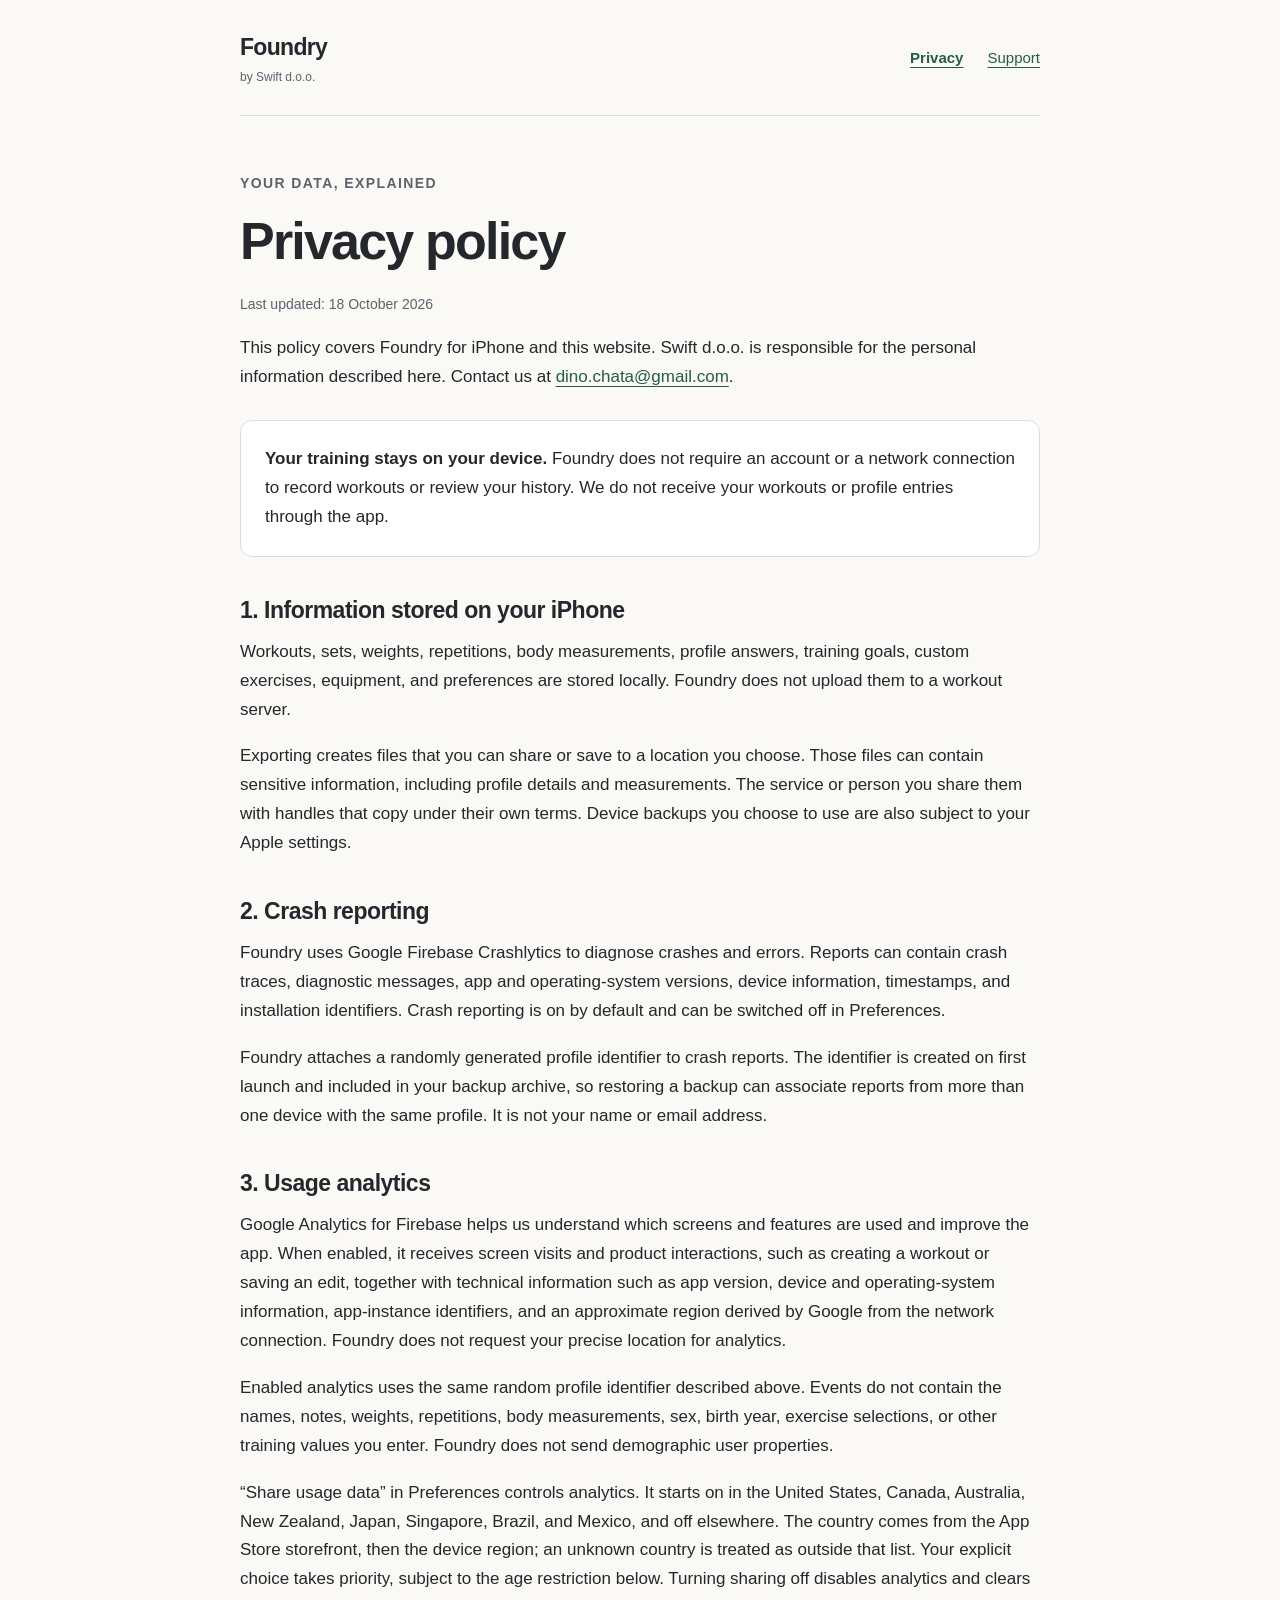
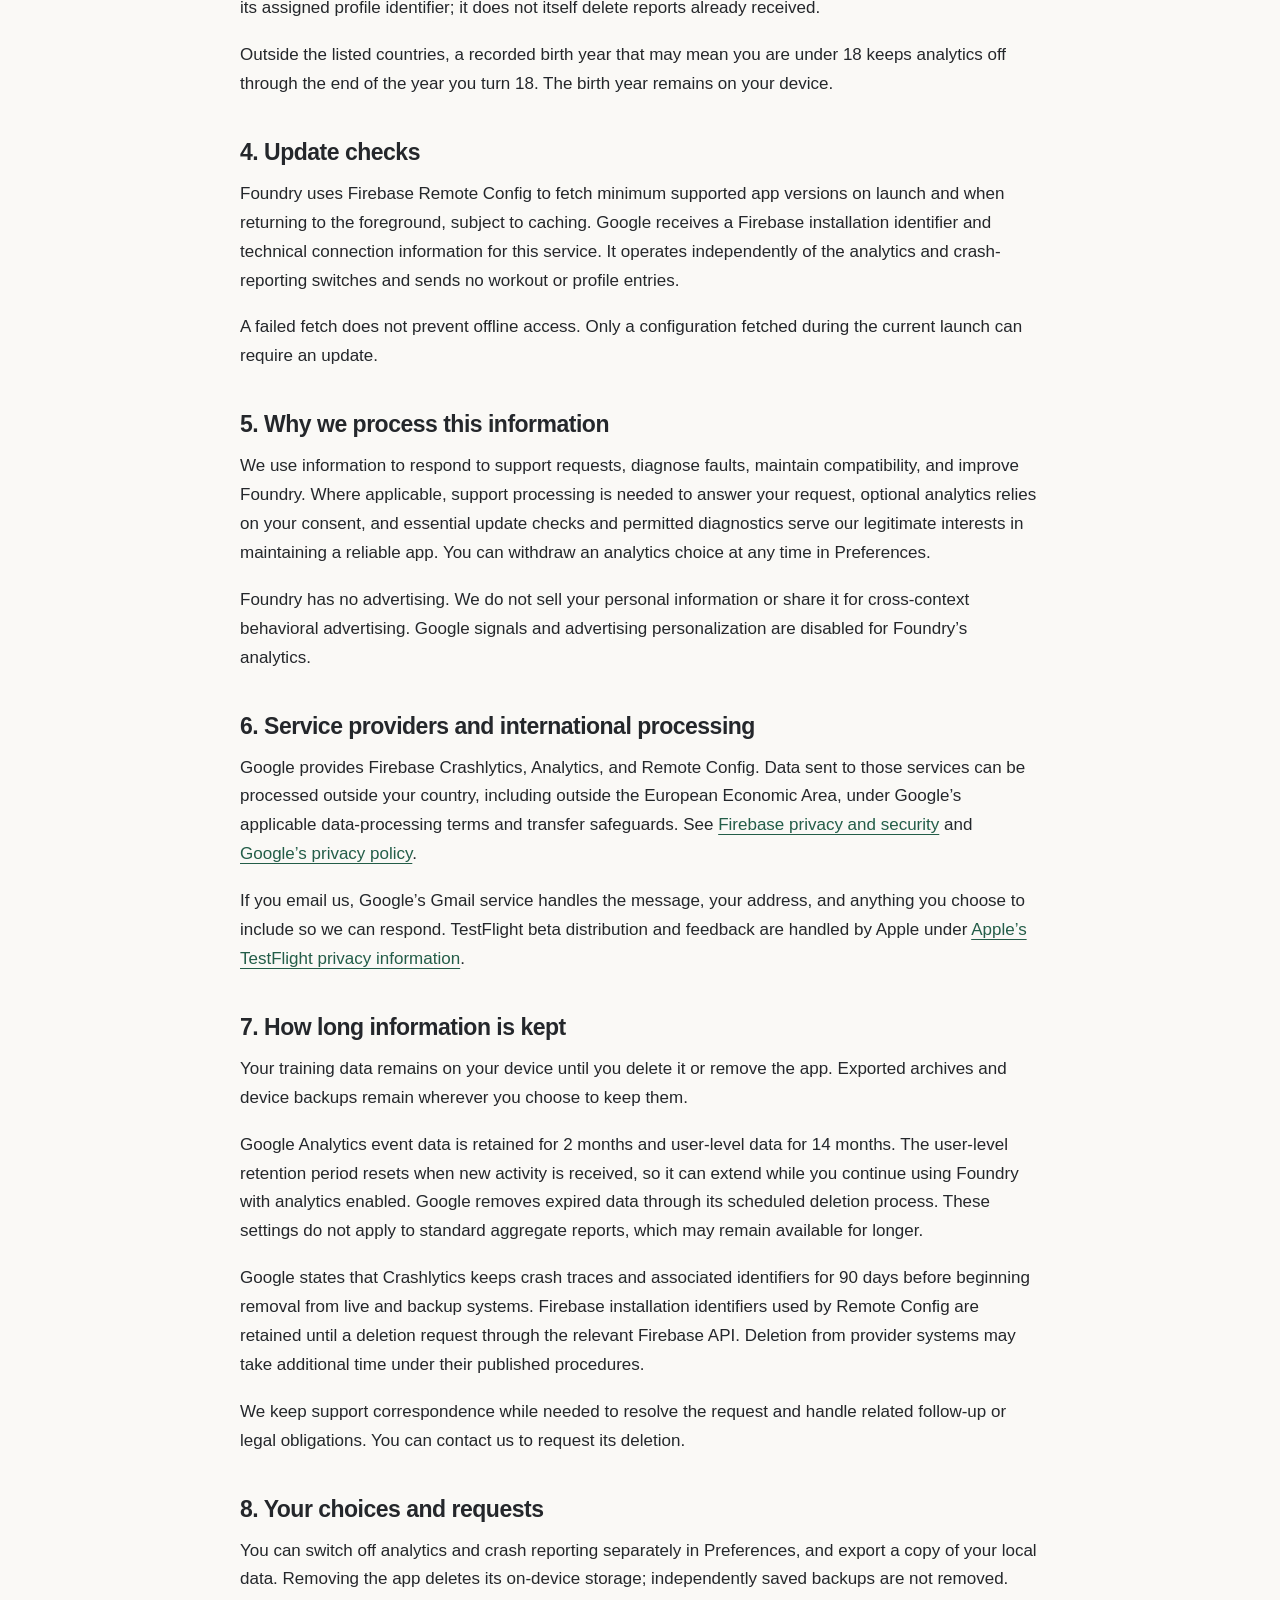
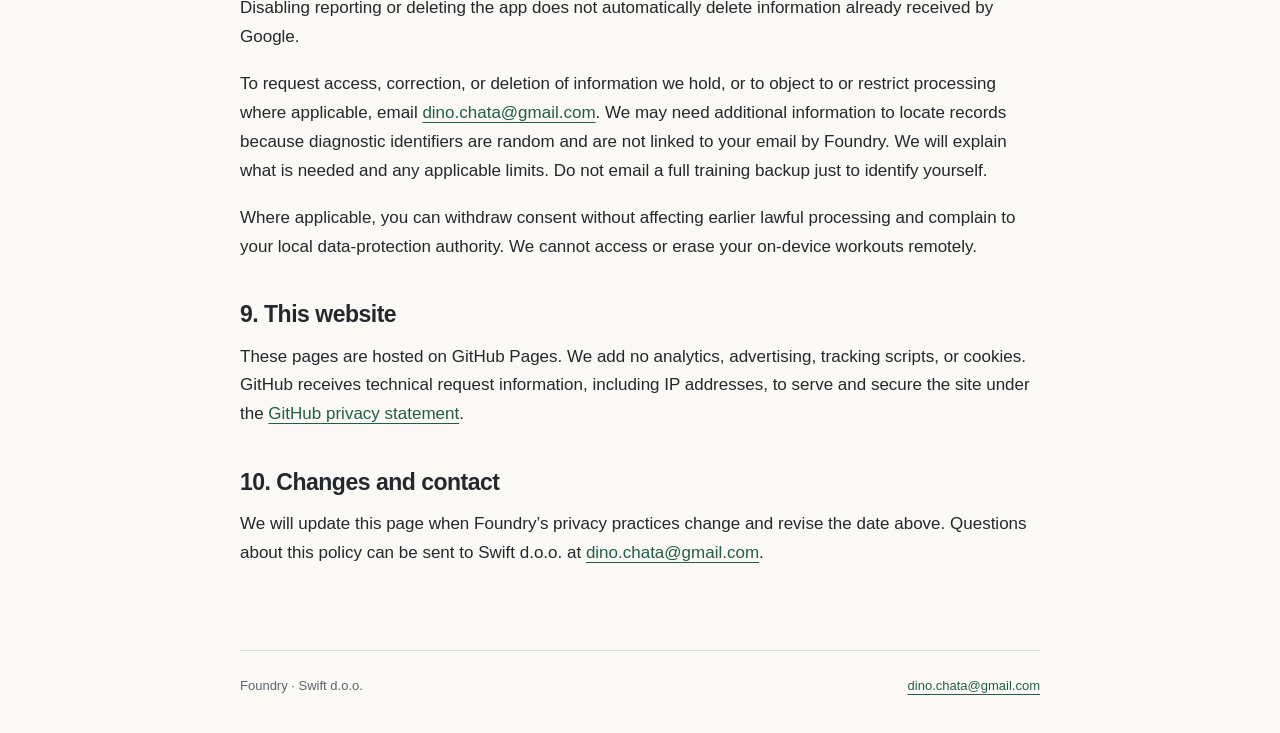
==== privacy/index.html @ d95febba "Publish Foundry privacy policy and support pages" ====
<!doctype html>
<html lang="en">
<head>
  <meta charset="utf-8">
  <meta name="viewport" content="width=device-width, initial-scale=1">
  <meta name="description" content="How Swift d.o.o. handles information in Foundry, including local workout storage, Firebase diagnostics, usage analytics, and privacy controls.">
  <meta name="color-scheme" content="light dark">
  <title>Privacy policy · Foundry</title>
  <link rel="stylesheet" href="../styles.css">
</head>
<body>
  <a class="skip" href="#main">Skip to content</a>
  <header><a class="brand" href="../">Foundry<span>by Swift d.o.o.</span></a>
    <nav aria-label="Main"><a href="../privacy/" aria-current="page">Privacy</a><a href="../support/">Support</a></nav>
  </header>
  <main id="main">
    <p class="eyebrow">Your data, explained</p>
    <h1>Privacy policy</h1>
    <p class="meta">Last updated: 18 October 2026</p>
    <p>This policy covers Foundry for iPhone and this website. Swift d.o.o. is responsible for the personal information described here. Contact us at <a href="mailto:dino.chata@gmail.com">dino.chata@gmail.com</a>.</p>
    <div class="callout"><p><strong>Your training stays on your device.</strong> Foundry does not require an account or a network connection to record workouts or review your history. We do not receive your workouts or profile entries through the app.</p></div>
    <h2>1. Information stored on your iPhone</h2>
    <p>Workouts, sets, weights, repetitions, body measurements, profile answers, training goals, custom exercises, equipment, and preferences are stored locally. Foundry does not upload them to a workout server.</p>
    <p>Exporting creates files that you can share or save to a location you choose. Those files can contain sensitive information, including profile details and measurements. The service or person you share them with handles that copy under their own terms. Device backups you choose to use are also subject to your Apple settings.</p>
    <h2>2. Crash reporting</h2>
    <p>Foundry uses Google Firebase Crashlytics to diagnose crashes and errors. Reports can contain crash traces, diagnostic messages, app and operating-system versions, device information, timestamps, and installation identifiers. Crash reporting is on by default and can be switched off in Preferences.</p>
    <p>Foundry attaches a randomly generated profile identifier to crash reports. The identifier is created on first launch and included in your backup archive, so restoring a backup can associate reports from more than one device with the same profile. It is not your name or email address.</p>
    <h2>3. Usage analytics</h2>
    <p>Google Analytics for Firebase helps us understand which screens and features are used and improve the app. When enabled, it receives screen visits and product interactions, such as creating a workout or saving an edit, together with technical information such as app version, device and operating-system information, app-instance identifiers, and an approximate region derived by Google from the network connection. Foundry does not request your precise location for analytics.</p>
    <p>Enabled analytics uses the same random profile identifier described above. Events do not contain the names, notes, weights, repetitions, body measurements, sex, birth year, exercise selections, or other training values you enter. Foundry does not send demographic user properties.</p>
    <p>“Share usage data” in Preferences controls analytics. It starts on in the United States, Canada, Australia, New Zealand, Japan, Singapore, Brazil, and Mexico, and off elsewhere. The country comes from the App Store storefront, then the device region; an unknown country is treated as outside that list. Your explicit choice takes priority, subject to the age restriction below. Turning sharing off disables analytics and clears its assigned profile identifier; it does not itself delete reports already received.</p>
    <p>Outside the listed countries, a recorded birth year that may mean you are under 18 keeps analytics off through the end of the year you turn 18. The birth year remains on your device.</p>
    <h2>4. Update checks</h2>
    <p>Foundry uses Firebase Remote Config to fetch minimum supported app versions on launch and when returning to the foreground, subject to caching. Google receives a Firebase installation identifier and technical connection information for this service. It operates independently of the analytics and crash-reporting switches and sends no workout or profile entries.</p>
    <p>A failed fetch does not prevent offline access. Only a configuration fetched during the current launch can require an update.</p>
    <h2>5. Why we process this information</h2>
    <p>We use information to respond to support requests, diagnose faults, maintain compatibility, and improve Foundry. Where applicable, support processing is needed to answer your request, optional analytics relies on your consent, and essential update checks and permitted diagnostics serve our legitimate interests in maintaining a reliable app. You can withdraw an analytics choice at any time in Preferences.</p>
    <p>Foundry has no advertising. We do not sell your personal information or share it for cross-context behavioral advertising. Google signals and advertising personalization are disabled for Foundry’s analytics.</p>
    <h2>6. Service providers and international processing</h2>
    <p>Google provides Firebase Crashlytics, Analytics, and Remote Config. Data sent to those services can be processed outside your country, including outside the European Economic Area, under Google’s applicable data-processing terms and transfer safeguards. See <a href="https://firebase.google.com/support/privacy/">Firebase privacy and security</a> and <a href="https://policies.google.com/privacy">Google’s privacy policy</a>.</p>
    <p>If you email us, Google’s Gmail service handles the message, your address, and anything you choose to include so we can respond. TestFlight beta distribution and feedback are handled by Apple under <a href="https://www.apple.com/legal/privacy/data/en/test-flight/">Apple’s TestFlight privacy information</a>.</p>
    <h2>7. How long information is kept</h2>
    <p>Your training data remains on your device until you delete it or remove the app. Exported archives and device backups remain wherever you choose to keep them.</p>
    <p>Google Analytics event data is retained for 2 months and user-level data for 14 months. The user-level retention period resets when new activity is received, so it can extend while you continue using Foundry with analytics enabled. Google removes expired data through its scheduled deletion process. These settings do not apply to standard aggregate reports, which may remain available for longer.</p>
    <p>Google states that Crashlytics keeps crash traces and associated identifiers for 90 days before beginning removal from live and backup systems. Firebase installation identifiers used by Remote Config are retained until a deletion request through the relevant Firebase API. Deletion from provider systems may take additional time under their published procedures.</p>
    <p>We keep support correspondence while needed to resolve the request and handle related follow-up or legal obligations. You can contact us to request its deletion.</p>
    <h2>8. Your choices and requests</h2>
    <p>You can switch off analytics and crash reporting separately in Preferences, and export a copy of your local data. Removing the app deletes its on-device storage; independently saved backups are not removed. Disabling reporting or deleting the app does not automatically delete information already received by Google.</p>
    <p>To request access, correction, or deletion of information we hold, or to object to or restrict processing where applicable, email <a href="mailto:dino.chata@gmail.com">dino.chata@gmail.com</a>. We may need additional information to locate records because diagnostic identifiers are random and are not linked to your email by Foundry. We will explain what is needed and any applicable limits. Do not email a full training backup just to identify yourself.</p>
    <p>Where applicable, you can withdraw consent without affecting earlier lawful processing and complain to your local data-protection authority. We cannot access or erase your on-device workouts remotely.</p>
    <h2>9. This website</h2>
    <p>These pages are hosted on GitHub Pages. We add no analytics, advertising, tracking scripts, or cookies. GitHub receives technical request information, including IP addresses, to serve and secure the site under the <a href="https://docs.github.com/en/site-policy/privacy-policies/github-general-privacy-statement">GitHub privacy statement</a>.</p>
    <h2>10. Changes and contact</h2>
    <p>We will update this page when Foundry’s privacy practices change and revise the date above. Questions about this policy can be sent to Swift d.o.o. at <a href="mailto:dino.chata@gmail.com">dino.chata@gmail.com</a>.</p>
</main>
  <footer><span>Foundry · Swift d.o.o.</span><a href="mailto:dino.chata@gmail.com">dino.chata@gmail.com</a></footer>
</body>
</html>
---- styles.css ----
/* Created by Dino Catalinac on 18.10.2026. */
:root { color-scheme: light dark; --bg: #faf9f6; --text: #24272b; --muted: #5c636c; --line: #dcdedb; --accent: #235d48; --card: #fff; }
* { box-sizing: border-box; }
body { margin: 0; background: var(--bg); color: var(--text); font-family: -apple-system, BlinkMacSystemFont, "Segoe UI", sans-serif; font-size: 17px; line-height: 1.7; }
header, main, footer { width: min(100% - 48px, 800px); margin-inline: auto; }
header { display: flex; justify-content: space-between; align-items: center; gap: 24px; padding-block: 28px; border-bottom: 1px solid var(--line); }
a { color: var(--accent); text-underline-offset: 4px; overflow-wrap: anywhere; }
a:hover { text-decoration-thickness: 2px; }
a:focus-visible { outline: 3px solid var(--accent); outline-offset: 5px; border-radius: 2px; }
.brand { color: var(--text); text-decoration: none; font-size: 23px; font-weight: 700; letter-spacing: -.7px; }
.brand span { display: block; color: var(--muted); font-size: 12px; font-weight: 400; letter-spacing: 0; }
nav { display: flex; gap: 24px; font-size: 15px; }
nav [aria-current] { font-weight: 700; }
main { padding-block: 56px 64px; }
h1 { font-size: clamp(34px, 7vw, 52px); line-height: 1.12; letter-spacing: -1.8px; margin: 0 0 22px; }
h2 { font-size: 23px; line-height: 1.35; letter-spacing: -.5px; margin: 38px 0 12px; }
h3 { font-size: 18px; margin: 26px 0 8px; }
p { margin: 0 0 18px; }
li { margin-block: 8px; }
ul, ol { padding-left: 24px; }
.lead { font-size: 21px; line-height: 1.55; max-width: 650px; }
.eyebrow, .meta { color: var(--muted); font-size: 14px; }
.eyebrow { font-weight: 600; letter-spacing: 1.4px; text-transform: uppercase; margin-bottom: 16px; }
.callout { background: var(--card); border: 1px solid var(--line); border-radius: 12px; padding: 24px; margin-block: 28px; }
.callout p:last-child { margin-bottom: 0; }
.links { display: grid; grid-template-columns: 1fr 1fr; gap: 18px; margin-top: 36px; }
.links a { display: block; padding: 24px; background: var(--card); border: 1px solid var(--line); border-radius: 12px; text-decoration: none; }
.links strong { display: block; font-size: 20px; }
.links span { display: block; color: var(--muted); font-size: 15px; margin-top: 8px; }
footer { display: flex; justify-content: space-between; gap: 14px; flex-wrap: wrap; border-top: 1px solid var(--line); padding-block: 24px 36px; color: var(--muted); font-size: 13px; }
.skip { position: absolute; left: 12px; top: -80px; background: var(--bg); padding: 8px; }
.skip:focus { top: 8px; }
@media (max-width: 520px) { header, main, footer { width: calc(100% - 36px); } header { gap: 14px; } nav { gap: 16px; } main { padding-top: 40px; } .links { grid-template-columns: 1fr; } }
@media (prefers-color-scheme: dark) { :root { --bg: #151817; --text: #edf0ed; --muted: #a8b1ab; --line: #363e39; --accent: #9cd8b9; --card: #1c211e; } }
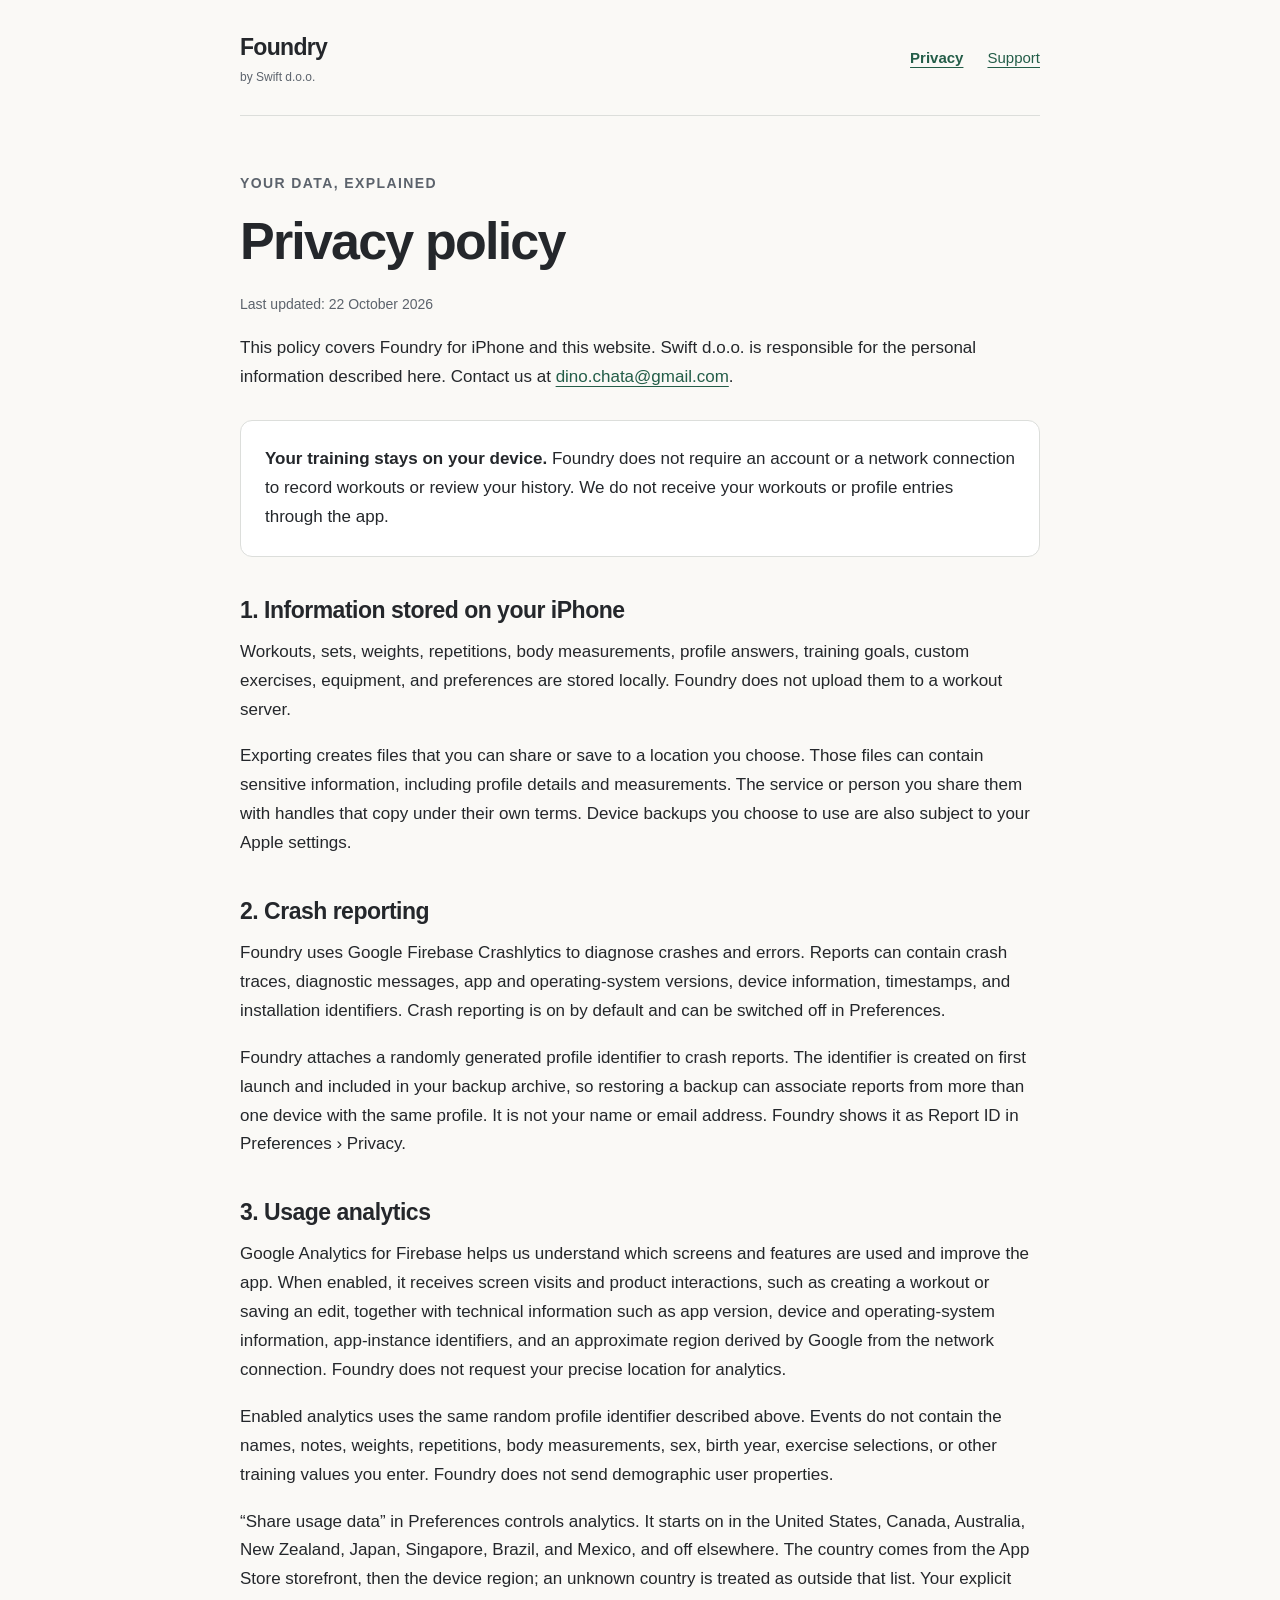
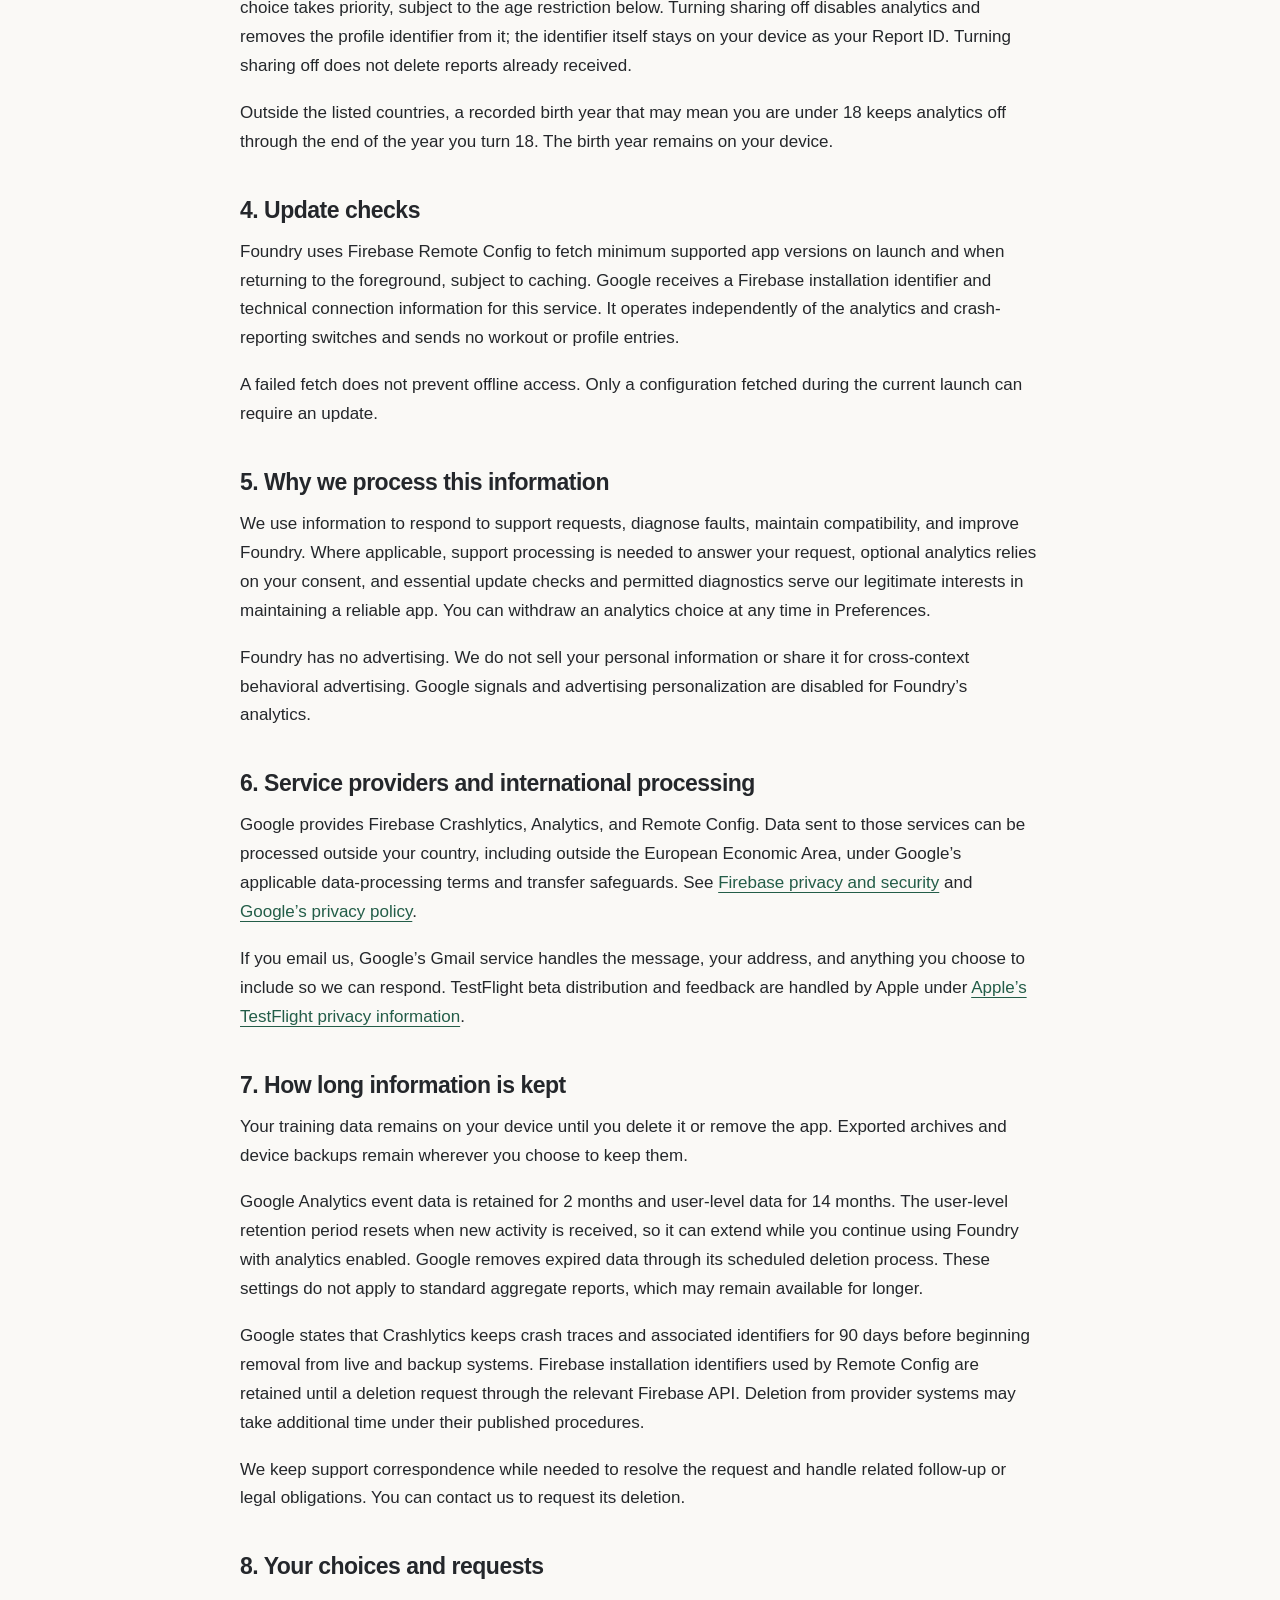
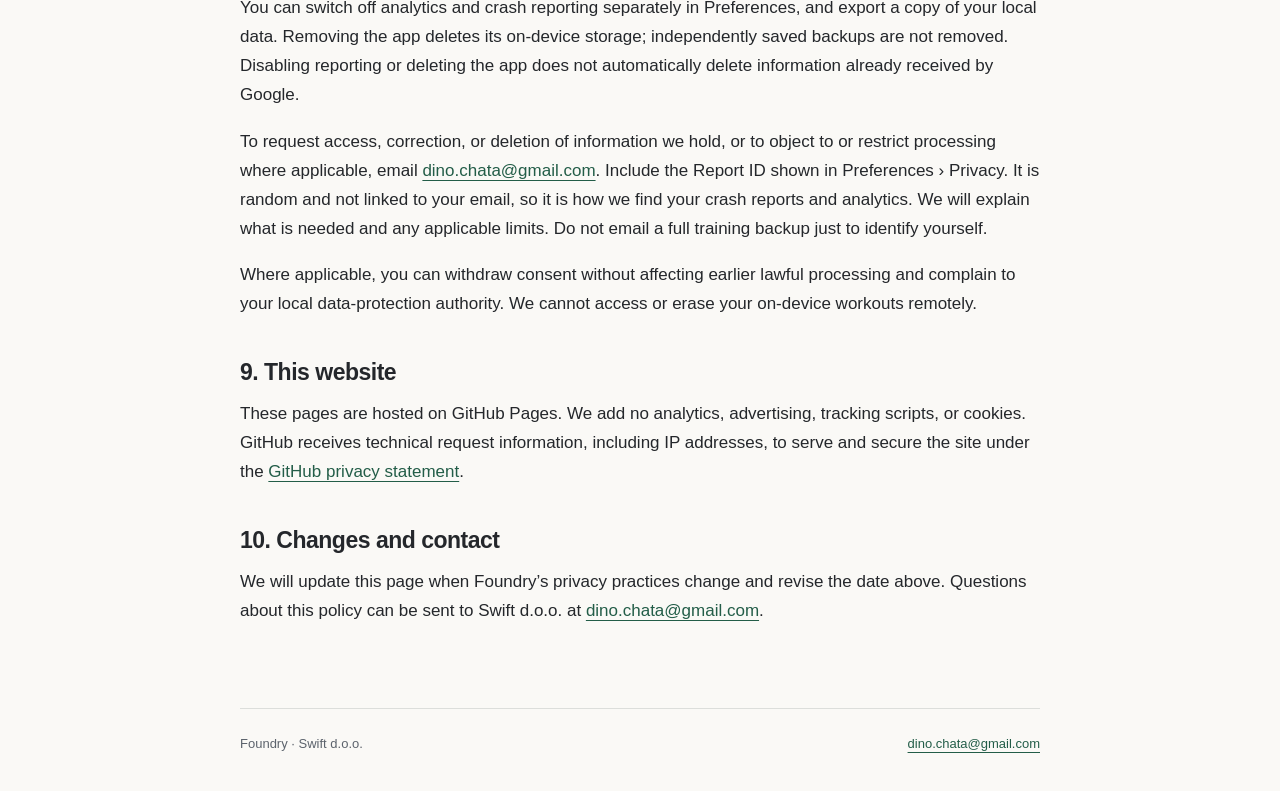
==== commit 37b81aac: "Point deletion requests to the Report ID Foundry now shows the random profile identifier as Report I" ====
--- a/privacy/index.html
+++ b/privacy/index.html
@@ -16,7 +16,7 @@
   <main id="main">
     <p class="eyebrow">Your data, explained</p>
     <h1>Privacy policy</h1>
-    <p class="meta">Last updated: 18 October 2026</p>
+    <p class="meta">Last updated: 22 October 2026</p>
     <p>This policy covers Foundry for iPhone and this website. Swift d.o.o. is responsible for the personal information described here. Contact us at <a href="mailto:dino.chata@gmail.com">dino.chata@gmail.com</a>.</p>
     <div class="callout"><p><strong>Your training stays on your device.</strong> Foundry does not require an account or a network connection to record workouts or review your history. We do not receive your workouts or profile entries through the app.</p></div>
     <h2>1. Information stored on your iPhone</h2>
@@ -24,11 +24,11 @@
     <p>Exporting creates files that you can share or save to a location you choose. Those files can contain sensitive information, including profile details and measurements. The service or person you share them with handles that copy under their own terms. Device backups you choose to use are also subject to your Apple settings.</p>
     <h2>2. Crash reporting</h2>
     <p>Foundry uses Google Firebase Crashlytics to diagnose crashes and errors. Reports can contain crash traces, diagnostic messages, app and operating-system versions, device information, timestamps, and installation identifiers. Crash reporting is on by default and can be switched off in Preferences.</p>
-    <p>Foundry attaches a randomly generated profile identifier to crash reports. The identifier is created on first launch and included in your backup archive, so restoring a backup can associate reports from more than one device with the same profile. It is not your name or email address.</p>
+    <p>Foundry attaches a randomly generated profile identifier to crash reports. The identifier is created on first launch and included in your backup archive, so restoring a backup can associate reports from more than one device with the same profile. It is not your name or email address. Foundry shows it as Report ID in Preferences › Privacy.</p>
     <h2>3. Usage analytics</h2>
     <p>Google Analytics for Firebase helps us understand which screens and features are used and improve the app. When enabled, it receives screen visits and product interactions, such as creating a workout or saving an edit, together with technical information such as app version, device and operating-system information, app-instance identifiers, and an approximate region derived by Google from the network connection. Foundry does not request your precise location for analytics.</p>
     <p>Enabled analytics uses the same random profile identifier described above. Events do not contain the names, notes, weights, repetitions, body measurements, sex, birth year, exercise selections, or other training values you enter. Foundry does not send demographic user properties.</p>
-    <p>“Share usage data” in Preferences controls analytics. It starts on in the United States, Canada, Australia, New Zealand, Japan, Singapore, Brazil, and Mexico, and off elsewhere. The country comes from the App Store storefront, then the device region; an unknown country is treated as outside that list. Your explicit choice takes priority, subject to the age restriction below. Turning sharing off disables analytics and clears its assigned profile identifier; it does not itself delete reports already received.</p>
+    <p>“Share usage data” in Preferences controls analytics. It starts on in the United States, Canada, Australia, New Zealand, Japan, Singapore, Brazil, and Mexico, and off elsewhere. The country comes from the App Store storefront, then the device region; an unknown country is treated as outside that list. Your explicit choice takes priority, subject to the age restriction below. Turning sharing off disables analytics and removes the profile identifier from it; the identifier itself stays on your device as your Report ID. Turning sharing off does not delete reports already received.</p>
     <p>Outside the listed countries, a recorded birth year that may mean you are under 18 keeps analytics off through the end of the year you turn 18. The birth year remains on your device.</p>
     <h2>4. Update checks</h2>
     <p>Foundry uses Firebase Remote Config to fetch minimum supported app versions on launch and when returning to the foreground, subject to caching. Google receives a Firebase installation identifier and technical connection information for this service. It operates independently of the analytics and crash-reporting switches and sends no workout or profile entries.</p>
@@ -46,7 +46,7 @@
     <p>We keep support correspondence while needed to resolve the request and handle related follow-up or legal obligations. You can contact us to request its deletion.</p>
     <h2>8. Your choices and requests</h2>
     <p>You can switch off analytics and crash reporting separately in Preferences, and export a copy of your local data. Removing the app deletes its on-device storage; independently saved backups are not removed. Disabling reporting or deleting the app does not automatically delete information already received by Google.</p>
-    <p>To request access, correction, or deletion of information we hold, or to object to or restrict processing where applicable, email <a href="mailto:dino.chata@gmail.com">dino.chata@gmail.com</a>. We may need additional information to locate records because diagnostic identifiers are random and are not linked to your email by Foundry. We will explain what is needed and any applicable limits. Do not email a full training backup just to identify yourself.</p>
+    <p>To request access, correction, or deletion of information we hold, or to object to or restrict processing where applicable, email <a href="mailto:dino.chata@gmail.com">dino.chata@gmail.com</a>. Include the Report ID shown in Preferences › Privacy. It is random and not linked to your email, so it is how we find your crash reports and analytics. We will explain what is needed and any applicable limits. Do not email a full training backup just to identify yourself.</p>
     <p>Where applicable, you can withdraw consent without affecting earlier lawful processing and complain to your local data-protection authority. We cannot access or erase your on-device workouts remotely.</p>
     <h2>9. This website</h2>
     <p>These pages are hosted on GitHub Pages. We add no analytics, advertising, tracking scripts, or cookies. GitHub receives technical request information, including IP addresses, to serve and secure the site under the <a href="https://docs.github.com/en/site-policy/privacy-policies/github-general-privacy-statement">GitHub privacy statement</a>.</p>
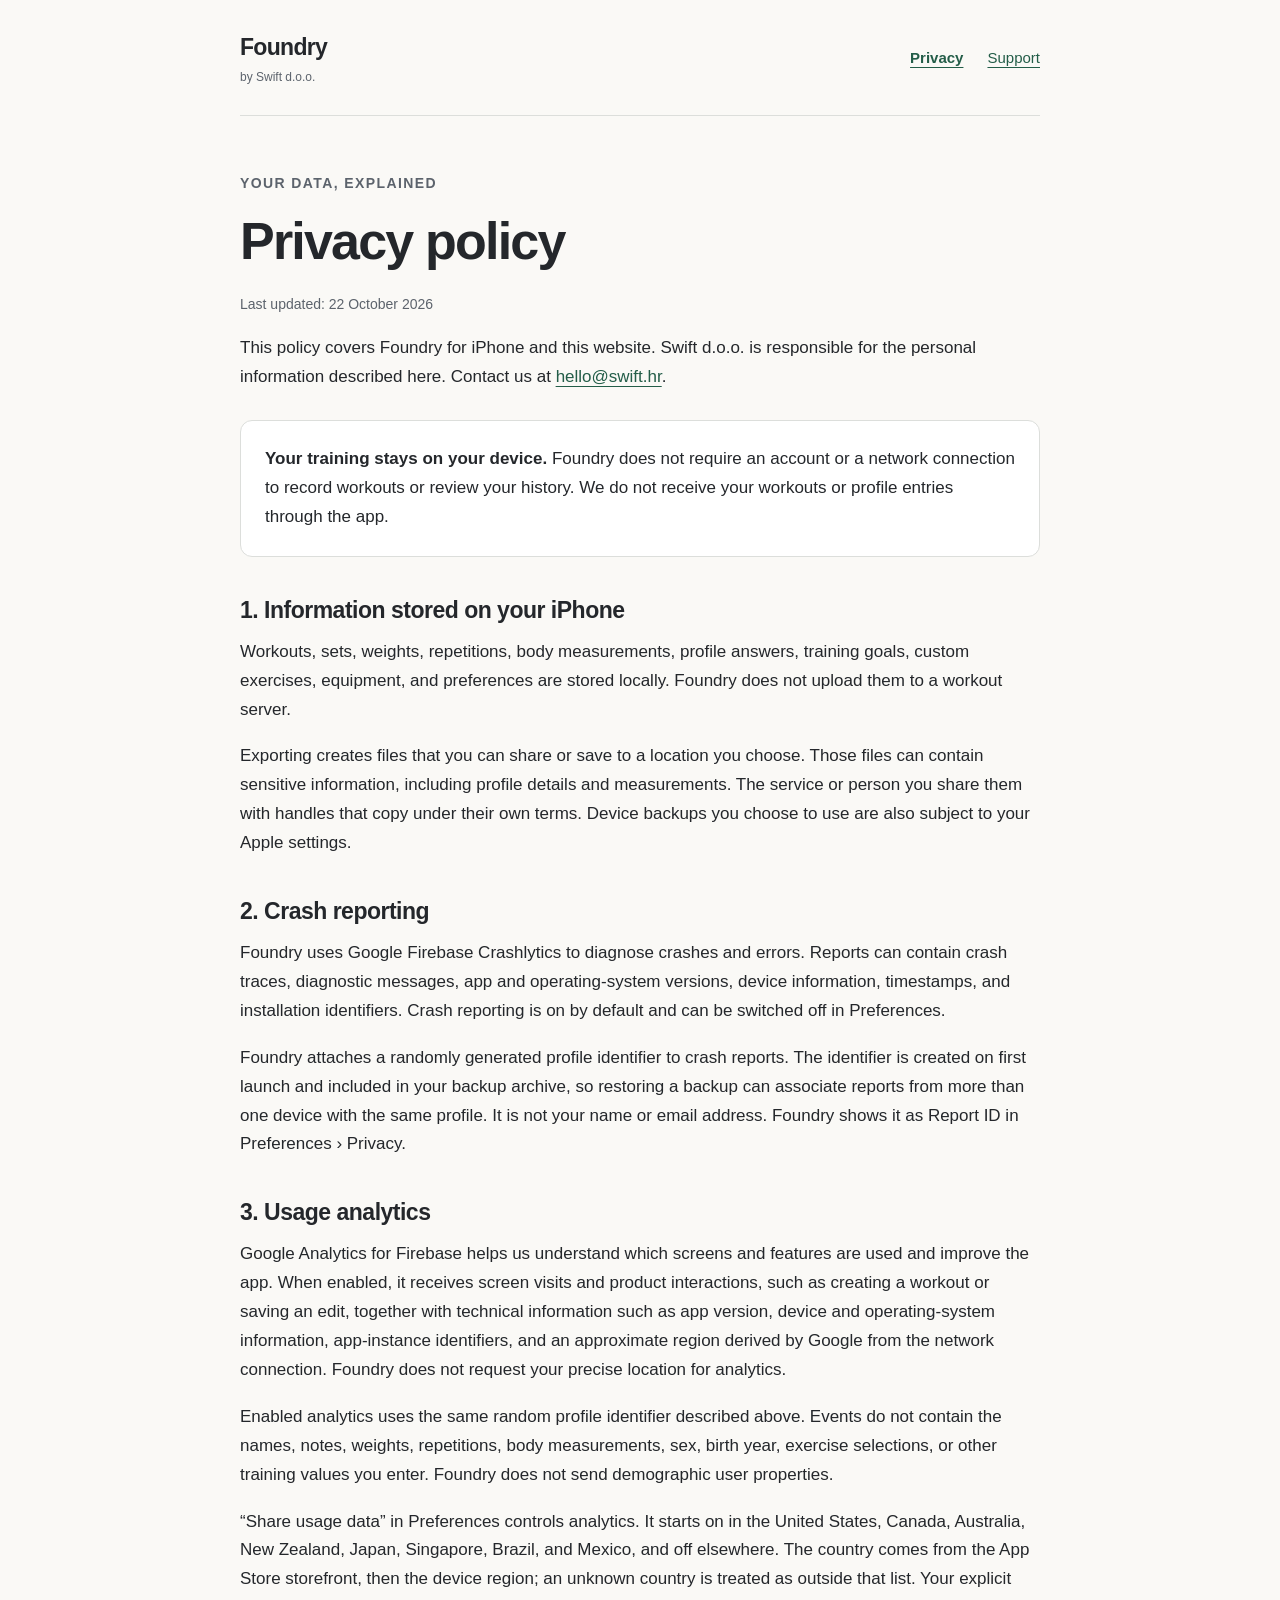
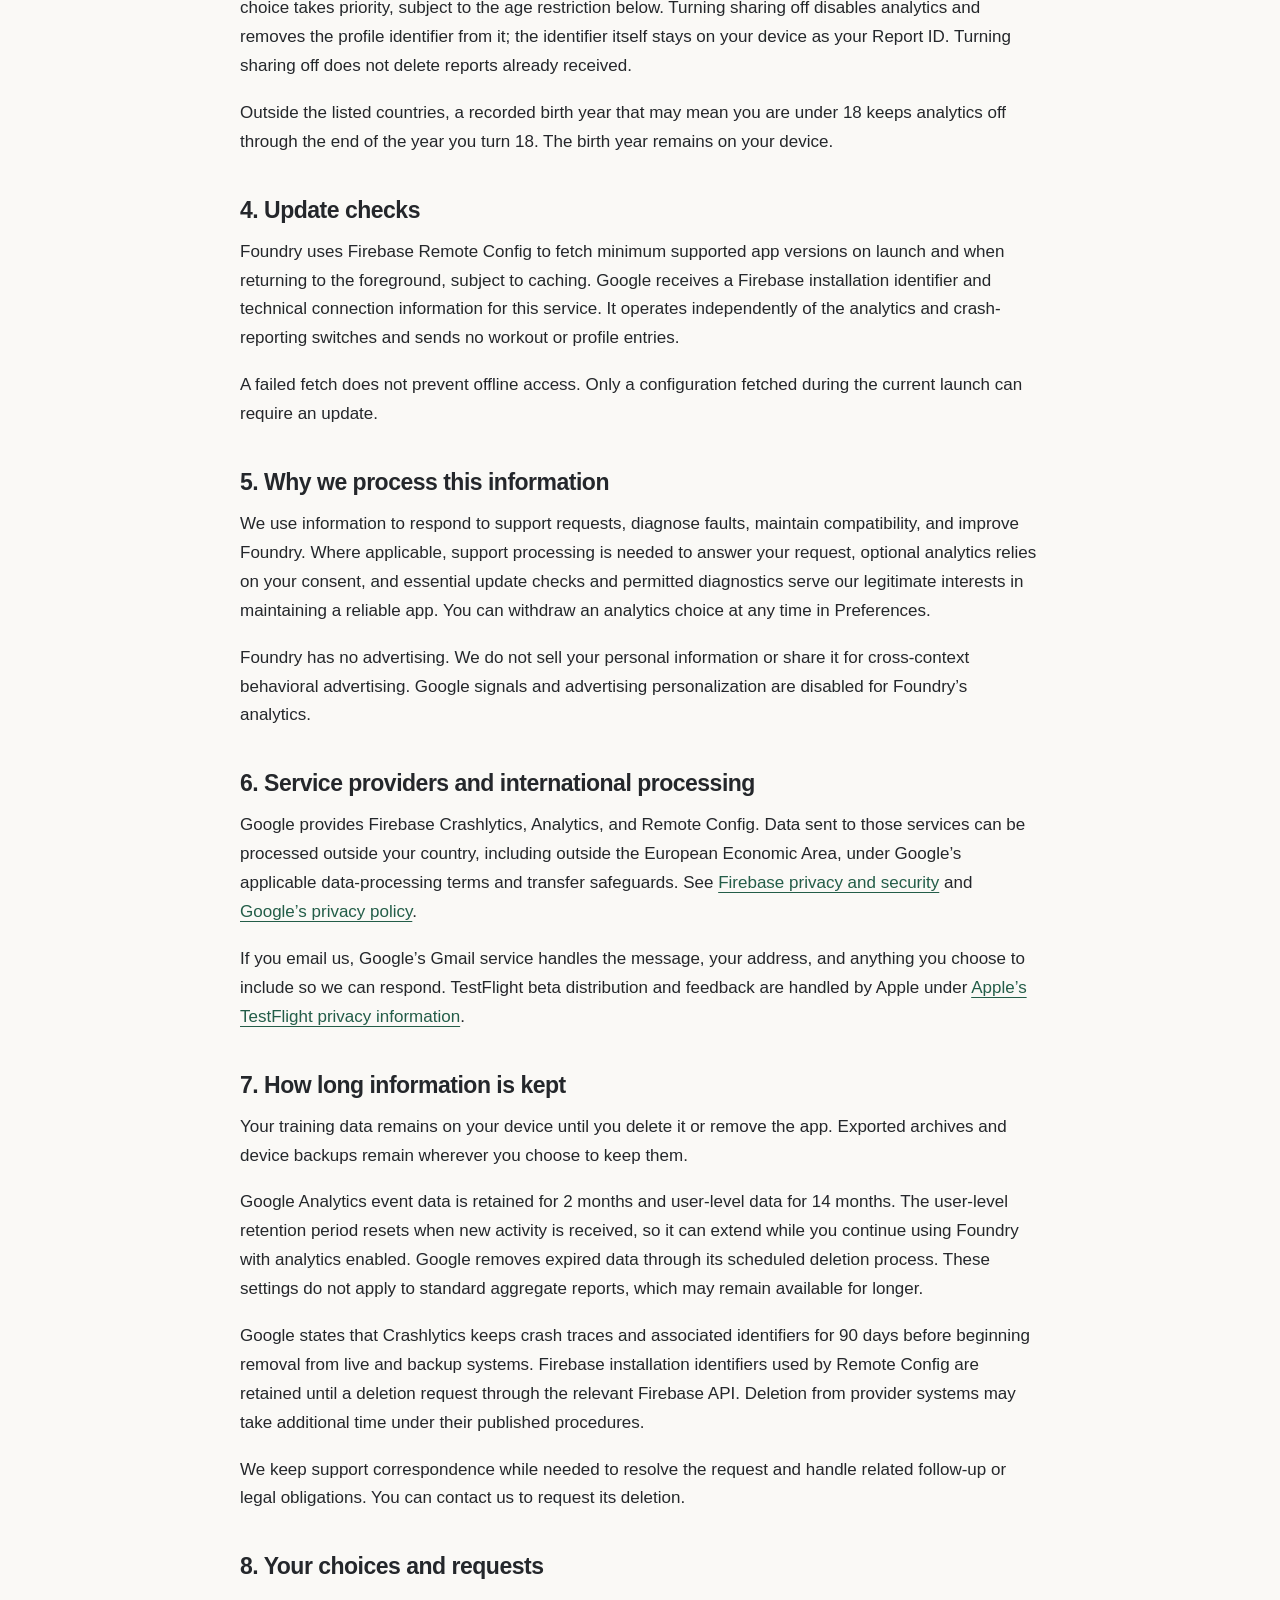
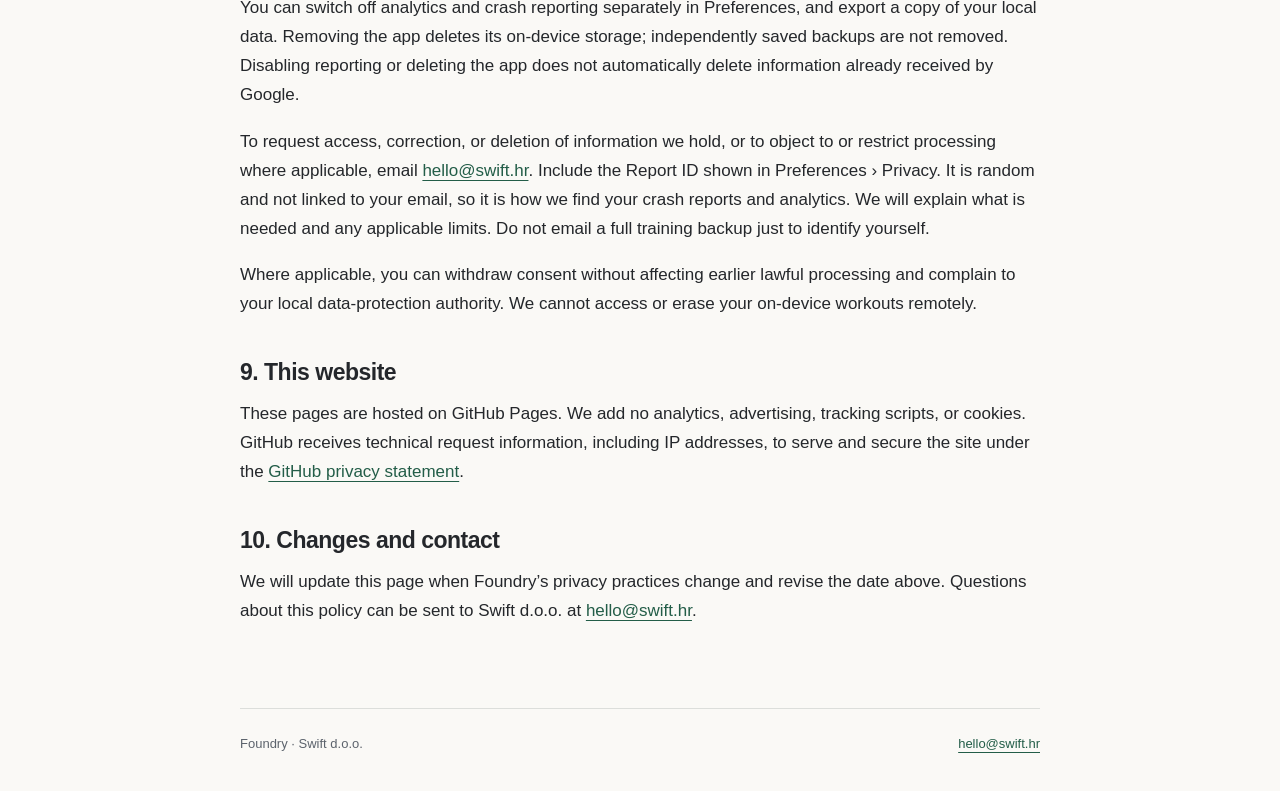
==== commit a52b41aa: "Update support contact and prepare site for App Store launch" ====
--- a/privacy/index.html
+++ b/privacy/index.html
@@ -17,7 +17,7 @@
     <p class="eyebrow">Your data, explained</p>
     <h1>Privacy policy</h1>
     <p class="meta">Last updated: 22 October 2026</p>
-    <p>This policy covers Foundry for iPhone and this website. Swift d.o.o. is responsible for the personal information described here. Contact us at <a href="mailto:dino.chata@gmail.com">dino.chata@gmail.com</a>.</p>
+    <p>This policy covers Foundry for iPhone and this website. Swift d.o.o. is responsible for the personal information described here. Contact us at <a href="mailto:hello@swift.hr">hello@swift.hr</a>.</p>
     <div class="callout"><p><strong>Your training stays on your device.</strong> Foundry does not require an account or a network connection to record workouts or review your history. We do not receive your workouts or profile entries through the app.</p></div>
     <h2>1. Information stored on your iPhone</h2>
     <p>Workouts, sets, weights, repetitions, body measurements, profile answers, training goals, custom exercises, equipment, and preferences are stored locally. Foundry does not upload them to a workout server.</p>
@@ -46,13 +46,13 @@
     <p>We keep support correspondence while needed to resolve the request and handle related follow-up or legal obligations. You can contact us to request its deletion.</p>
     <h2>8. Your choices and requests</h2>
     <p>You can switch off analytics and crash reporting separately in Preferences, and export a copy of your local data. Removing the app deletes its on-device storage; independently saved backups are not removed. Disabling reporting or deleting the app does not automatically delete information already received by Google.</p>
-    <p>To request access, correction, or deletion of information we hold, or to object to or restrict processing where applicable, email <a href="mailto:dino.chata@gmail.com">dino.chata@gmail.com</a>. Include the Report ID shown in Preferences › Privacy. It is random and not linked to your email, so it is how we find your crash reports and analytics. We will explain what is needed and any applicable limits. Do not email a full training backup just to identify yourself.</p>
+    <p>To request access, correction, or deletion of information we hold, or to object to or restrict processing where applicable, email <a href="mailto:hello@swift.hr">hello@swift.hr</a>. Include the Report ID shown in Preferences › Privacy. It is random and not linked to your email, so it is how we find your crash reports and analytics. We will explain what is needed and any applicable limits. Do not email a full training backup just to identify yourself.</p>
     <p>Where applicable, you can withdraw consent without affecting earlier lawful processing and complain to your local data-protection authority. We cannot access or erase your on-device workouts remotely.</p>
     <h2>9. This website</h2>
     <p>These pages are hosted on GitHub Pages. We add no analytics, advertising, tracking scripts, or cookies. GitHub receives technical request information, including IP addresses, to serve and secure the site under the <a href="https://docs.github.com/en/site-policy/privacy-policies/github-general-privacy-statement">GitHub privacy statement</a>.</p>
     <h2>10. Changes and contact</h2>
-    <p>We will update this page when Foundry’s privacy practices change and revise the date above. Questions about this policy can be sent to Swift d.o.o. at <a href="mailto:dino.chata@gmail.com">dino.chata@gmail.com</a>.</p>
+    <p>We will update this page when Foundry’s privacy practices change and revise the date above. Questions about this policy can be sent to Swift d.o.o. at <a href="mailto:hello@swift.hr">hello@swift.hr</a>.</p>
 </main>
-  <footer><span>Foundry · Swift d.o.o.</span><a href="mailto:dino.chata@gmail.com">dino.chata@gmail.com</a></footer>
+  <footer><span>Foundry · Swift d.o.o.</span><a href="mailto:hello@swift.hr">hello@swift.hr</a></footer>
 </body>
 </html>
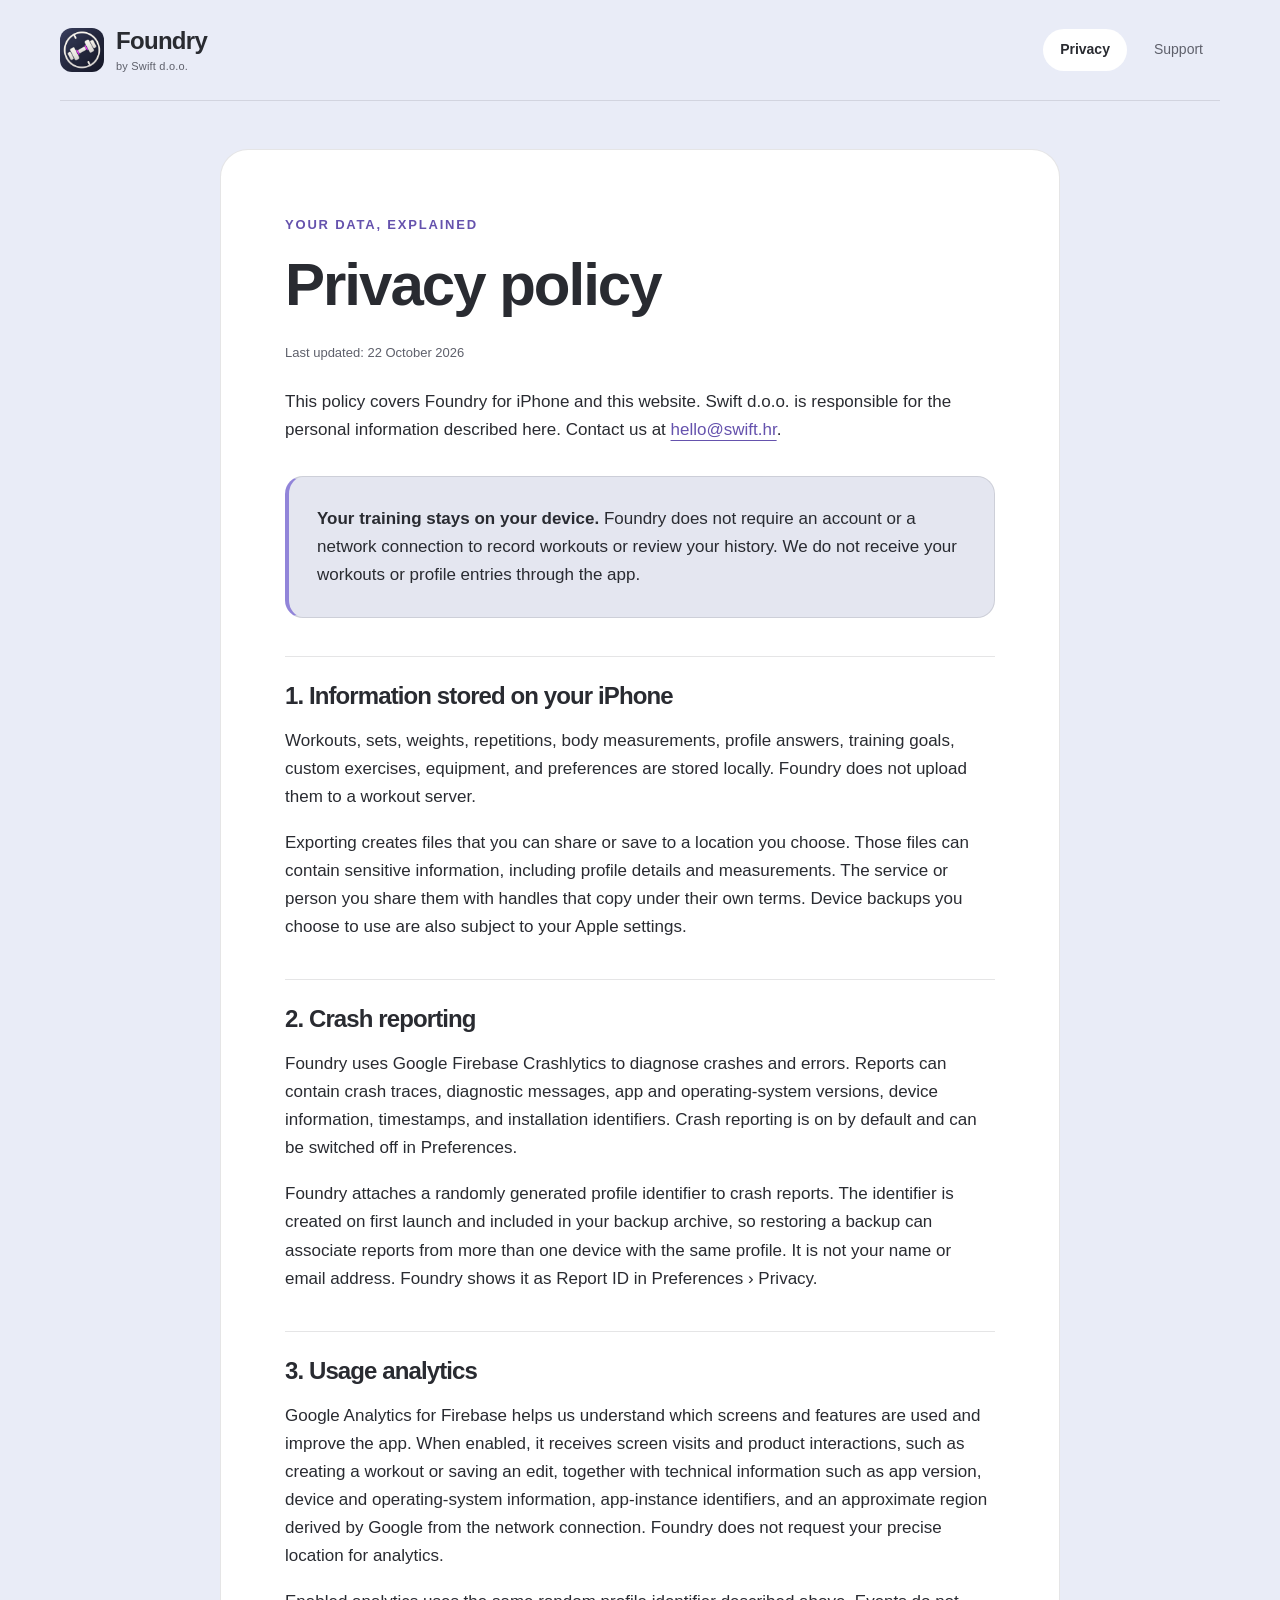
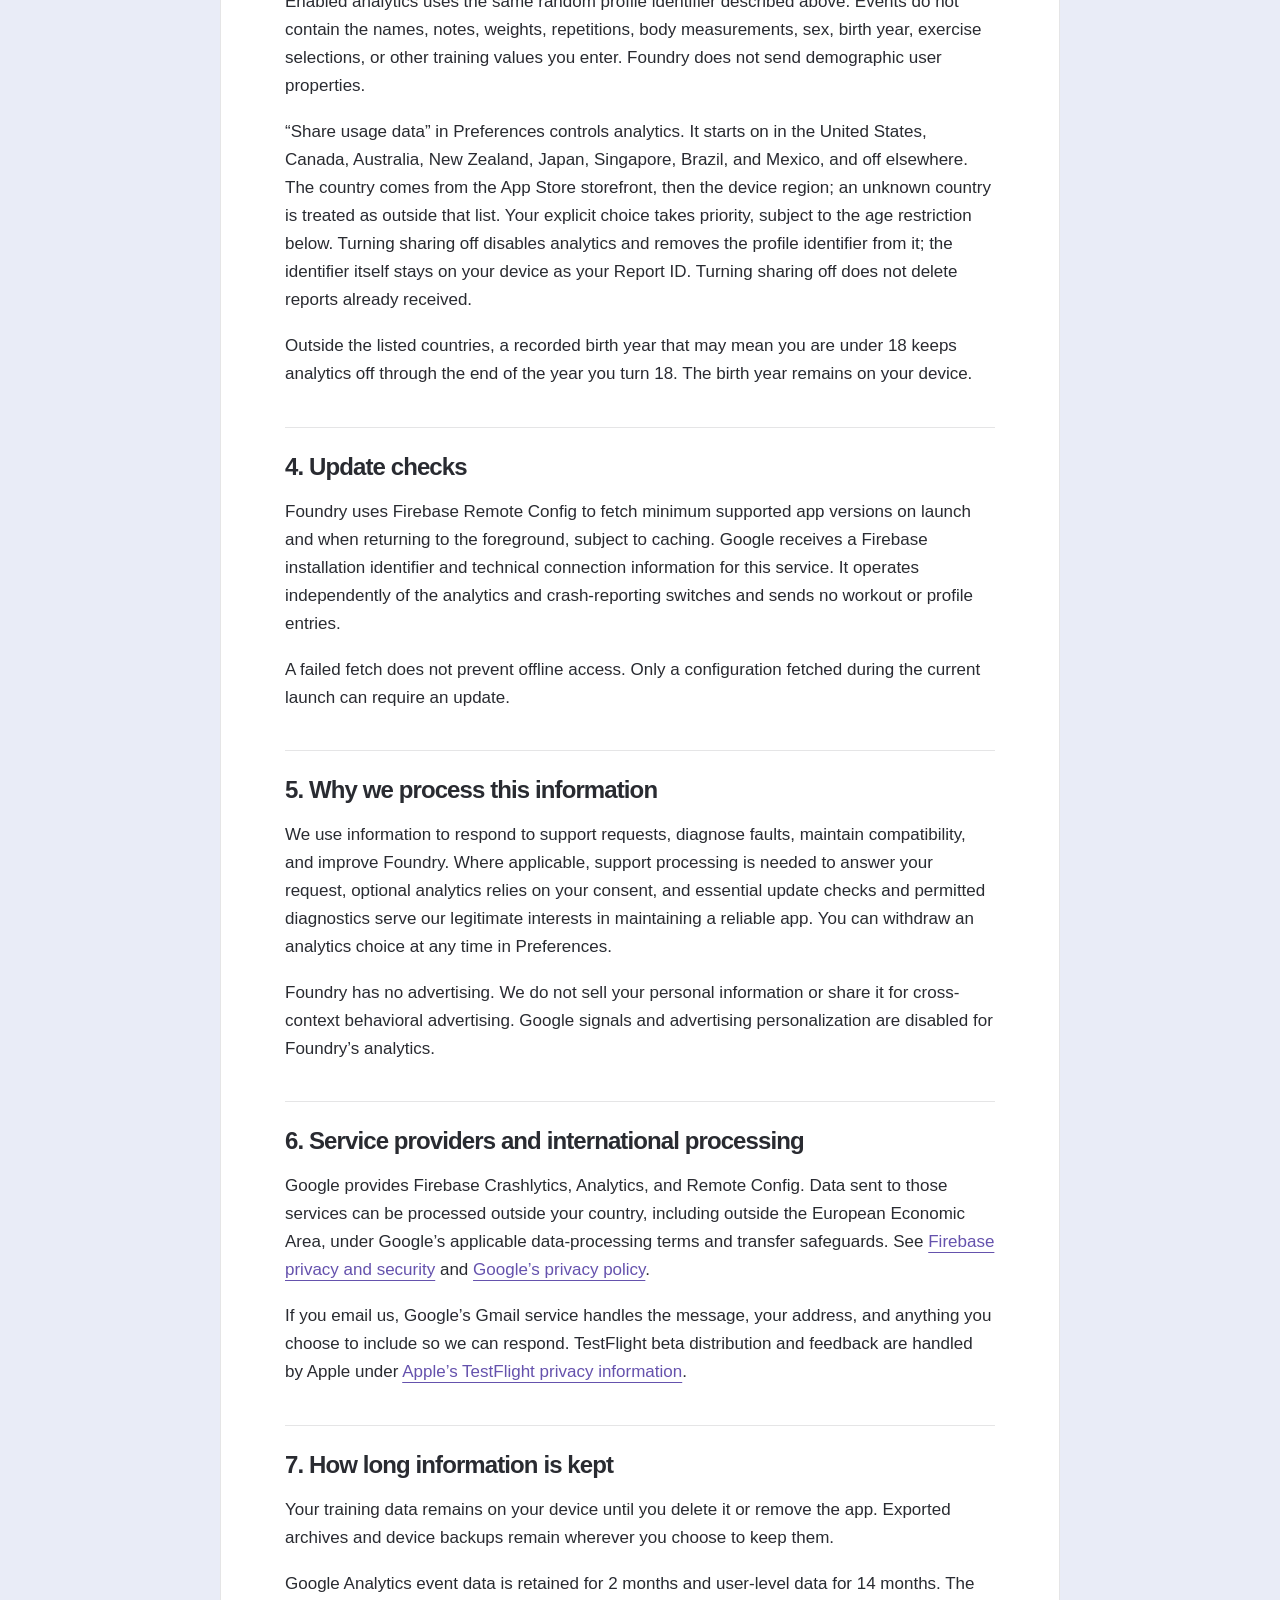
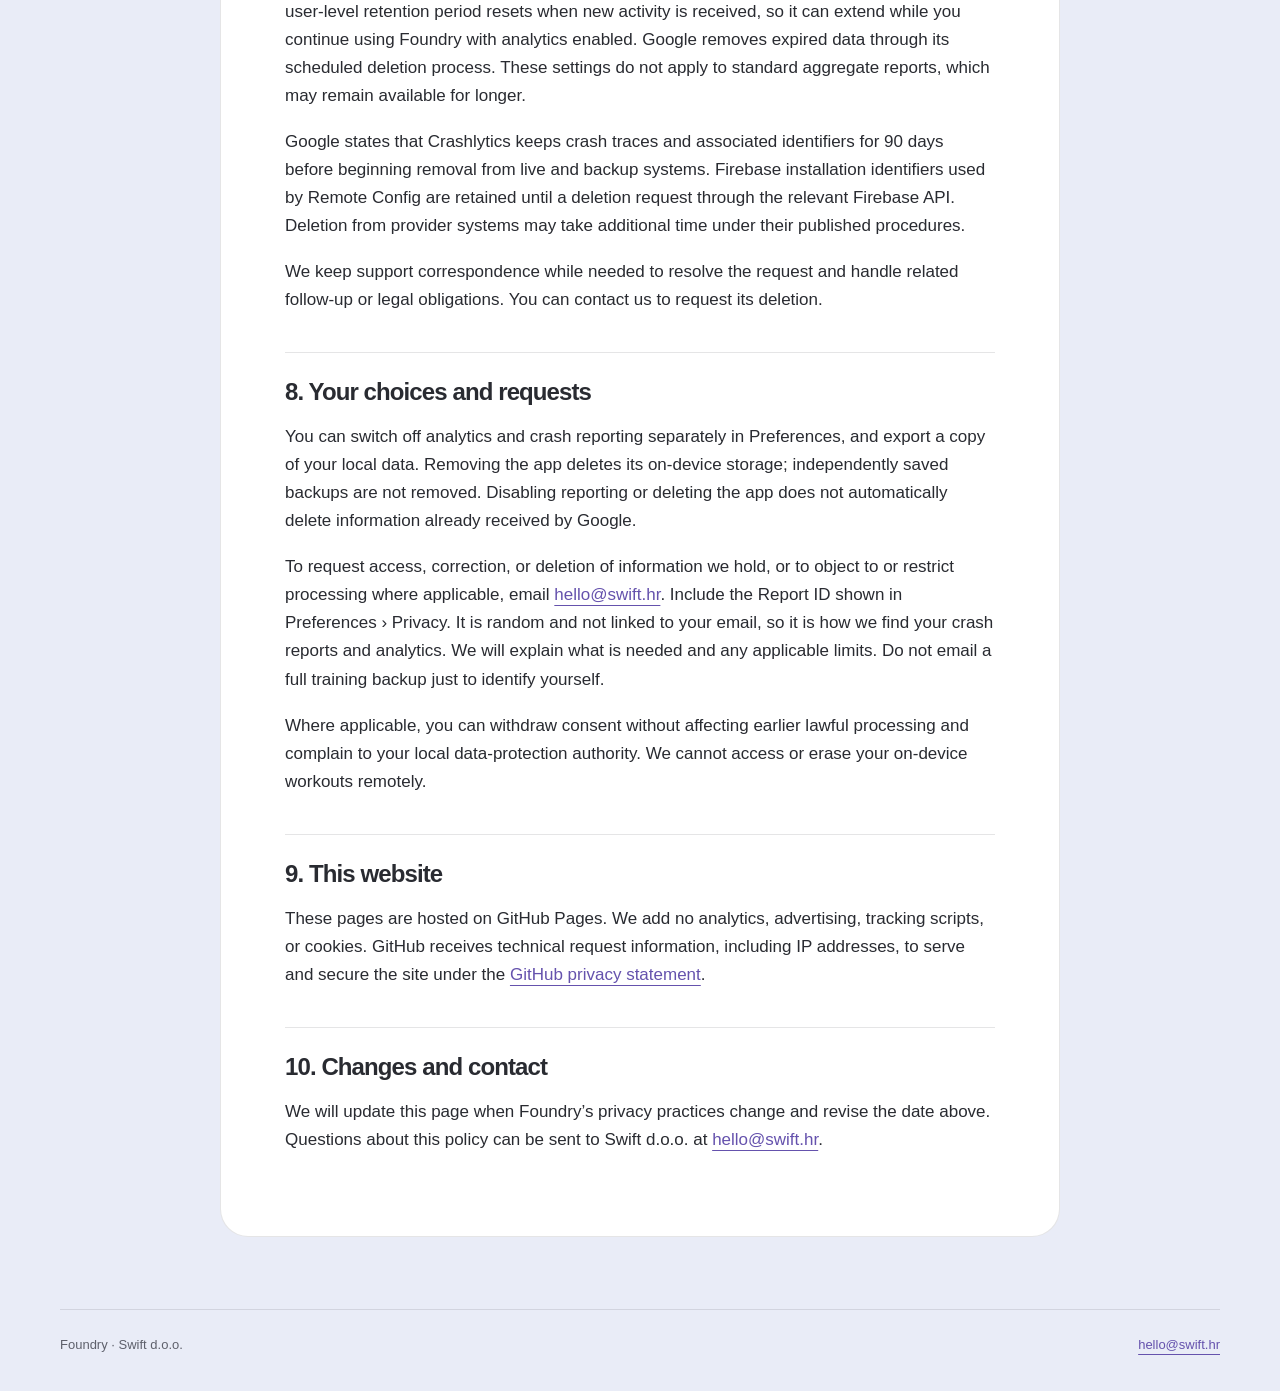
==== commit 9278ce89: "Align website design with Foundry app branding" ====
--- a/privacy/index.html
+++ b/privacy/index.html
@@ -5,15 +5,17 @@
   <meta name="viewport" content="width=device-width, initial-scale=1">
   <meta name="description" content="How Swift d.o.o. handles information in Foundry, including local workout storage, Firebase diagnostics, usage analytics, and privacy controls.">
   <meta name="color-scheme" content="light dark">
+  <meta name="theme-color" content="#161826">
+  <link rel="icon" type="image/png" href="../assets/foundry-icon.png">
   <title>Privacy policy · Foundry</title>
   <link rel="stylesheet" href="../styles.css">
 </head>
 <body>
   <a class="skip" href="#main">Skip to content</a>
-  <header><a class="brand" href="../">Foundry<span>by Swift d.o.o.</span></a>
+  <header><a class="brand" href="../"><img src="../assets/foundry-icon.png" width="44" height="44" alt=""><span class="brand-name">Foundry<small>by Swift d.o.o.</small></span></a>
     <nav aria-label="Main"><a href="../privacy/" aria-current="page">Privacy</a><a href="../support/">Support</a></nav>
   </header>
-  <main id="main">
+  <main id="main" class="document">
     <p class="eyebrow">Your data, explained</p>
     <h1>Privacy policy</h1>
     <p class="meta">Last updated: 22 October 2026</p>
--- a/styles.css
+++ b/styles.css
@@ -1,34 +1,6 @@
-/* Created by Dino Catalinac on 18.10.2026. */
-:root { color-scheme: light dark; --bg: #faf9f6; --text: #24272b; --muted: #5c636c; --line: #dcdedb; --accent: #235d48; --card: #fff; }
-* { box-sizing: border-box; }
-body { margin: 0; background: var(--bg); color: var(--text); font-family: -apple-system, BlinkMacSystemFont, "Segoe UI", sans-serif; font-size: 17px; line-height: 1.7; }
-header, main, footer { width: min(100% - 48px, 800px); margin-inline: auto; }
-header { display: flex; justify-content: space-between; align-items: center; gap: 24px; padding-block: 28px; border-bottom: 1px solid var(--line); }
-a { color: var(--accent); text-underline-offset: 4px; overflow-wrap: anywhere; }
-a:hover { text-decoration-thickness: 2px; }
-a:focus-visible { outline: 3px solid var(--accent); outline-offset: 5px; border-radius: 2px; }
-.brand { color: var(--text); text-decoration: none; font-size: 23px; font-weight: 700; letter-spacing: -.7px; }
-.brand span { display: block; color: var(--muted); font-size: 12px; font-weight: 400; letter-spacing: 0; }
-nav { display: flex; gap: 24px; font-size: 15px; }
-nav [aria-current] { font-weight: 700; }
-main { padding-block: 56px 64px; }
-h1 { font-size: clamp(34px, 7vw, 52px); line-height: 1.12; letter-spacing: -1.8px; margin: 0 0 22px; }
-h2 { font-size: 23px; line-height: 1.35; letter-spacing: -.5px; margin: 38px 0 12px; }
-h3 { font-size: 18px; margin: 26px 0 8px; }
-p { margin: 0 0 18px; }
-li { margin-block: 8px; }
-ul, ol { padding-left: 24px; }
-.lead { font-size: 21px; line-height: 1.55; max-width: 650px; }
-.eyebrow, .meta { color: var(--muted); font-size: 14px; }
-.eyebrow { font-weight: 600; letter-spacing: 1.4px; text-transform: uppercase; margin-bottom: 16px; }
-.callout { background: var(--card); border: 1px solid var(--line); border-radius: 12px; padding: 24px; margin-block: 28px; }
-.callout p:last-child { margin-bottom: 0; }
-.links { display: grid; grid-template-columns: 1fr 1fr; gap: 18px; margin-top: 36px; }
-.links a { display: block; padding: 24px; background: var(--card); border: 1px solid var(--line); border-radius: 12px; text-decoration: none; }
-.links strong { display: block; font-size: 20px; }
-.links span { display: block; color: var(--muted); font-size: 15px; margin-top: 8px; }
-footer { display: flex; justify-content: space-between; gap: 14px; flex-wrap: wrap; border-top: 1px solid var(--line); padding-block: 24px 36px; color: var(--muted); font-size: 13px; }
-.skip { position: absolute; left: 12px; top: -80px; background: var(--bg); padding: 8px; }
-.skip:focus { top: 8px; }
-@media (max-width: 520px) { header, main, footer { width: calc(100% - 36px); } header { gap: 14px; } nav { gap: 16px; } main { padding-top: 40px; } .links { grid-template-columns: 1fr; } }
-@media (prefers-color-scheme: dark) { :root { --bg: #151817; --text: #edf0ed; --muted: #a8b1ab; --line: #363e39; --accent: #9cd8b9; --card: #1c211e; } }
+/* Created by Dino Catalinac. Foundry app palette and system typography. */
+:root{color-scheme:light dark;--bg:#e9ecf7;--text:#292b31;--muted:#5e606b;--line:#292b311f;--accent:#9184d9;--link:#6552ad;--card:#fff;--surface:#e4e6f0;--ink:#161826;--on-ink:#f7f6fc}
+*{box-sizing:border-box}body{margin:0;background:var(--bg);color:var(--text);font-family:-apple-system,BlinkMacSystemFont,"Segoe UI",sans-serif;font-size:17px;line-height:1.65;-webkit-font-smoothing:antialiased}header,main,footer{width:min(100% - 80px,1160px);margin-inline:auto}header{display:flex;justify-content:space-between;align-items:center;gap:24px;padding-block:28px;border-bottom:1px solid var(--line)}a{color:var(--link);text-underline-offset:5px;overflow-wrap:anywhere}a:hover{text-decoration-thickness:2px}a:focus-visible{outline:3px solid var(--link);outline-offset:5px;border-radius:4px}.brand{display:flex;align-items:center;gap:12px;color:var(--text);text-decoration:none}.brand img{border-radius:12px}.brand-name{font-size:24px;font-weight:650;letter-spacing:-.7px;line-height:1.1}.brand small{display:block;color:var(--muted);font-size:11px;font-weight:400;letter-spacing:.2px;margin-top:5px}nav{display:flex;gap:10px;font-size:14px}nav a{padding:9px 17px;border-radius:99px;color:var(--muted);text-decoration:none}nav a:hover,nav [aria-current]{background:var(--card);color:var(--text)}nav [aria-current]{font-weight:600}main{padding-block:64px 72px}h1,h2,h3{font-weight:600}h1{font-size:clamp(40px,5vw,60px);line-height:1.08;letter-spacing:-2px;margin:0 0 24px}h2{font-size:30px;line-height:1.25;letter-spacing:-.9px;margin:38px 0 16px}h3{font-size:22px;line-height:1.3;letter-spacing:-.5px;margin:20px 0 12px}p{margin:0 0 18px}li{margin-block:8px}ul,ol{padding-left:24px}.lead{font-size:20px;line-height:1.65;max-width:650px;color:var(--muted)}.eyebrow,.meta{color:var(--muted);font-size:13px}.eyebrow{font-weight:600;letter-spacing:1.8px;text-transform:uppercase;margin-bottom:18px}.callout{background:var(--surface);border:1px solid var(--line);border-left:4px solid var(--accent);border-radius:18px;padding:28px;margin-block:32px}.callout p:last-child{margin-bottom:0}.callout a{font-size:clamp(20px,4vw,28px);font-weight:600}.document{max-width:840px;background:var(--card);border:1px solid var(--line);border-radius:28px;padding:clamp(24px,5vw,64px);margin-block:48px 72px}.document h2{padding-top:24px;border-top:1px solid var(--line);font-size:24px}.document .eyebrow{color:var(--link)}.document .meta{margin-bottom:24px}.home{padding-top:0}.hero{display:grid;grid-template-columns:1.15fr 1fr;gap:48px;align-items:center;padding:80px 0 88px}.hero h1{font-size:clamp(46px,5.4vw,74px);letter-spacing:-3px}.hero h1 span{color:var(--link)}.hero-note{font-size:14px;color:var(--muted);margin:24px 0 30px}.actions{display:flex;align-items:center;flex-wrap:wrap;gap:22px}.button{display:inline-flex;gap:30px;align-items:center;background:var(--ink);color:var(--on-ink);padding:14px 22px;border-radius:14px;font-size:15px;font-weight:600;text-decoration:none}.button:hover{background:#34304a}.text-link{font-size:14px;font-weight:600;text-decoration:none}.text-link span{margin-left:8px}.brand-art{position:relative;display:flex;min-height:480px;align-items:center;justify-content:center;background:var(--ink);border-radius:36px;overflow:hidden;isolation:isolate}.brand-art>img{position:relative;width:65%;height:auto;border-radius:23%;box-shadow:0 25px 70px #0006;transform:rotate(-9deg)}.orbit{position:absolute;border:1px solid #9184d947;border-radius:50%;width:530px;height:530px}.orbit-two{width:660px;height:660px}.art-caption{position:absolute;bottom:30px;left:30px;right:30px;display:flex;justify-content:space-between;gap:20px;color:#f7f6fc;font-size:11px;letter-spacing:2px}.art-caption span{color:#b8b2cc;letter-spacing:0}.section-heading{display:flex;justify-content:space-between;align-items:start;gap:32px;padding-top:32px;border-top:1px solid var(--line);margin-bottom:28px}.section-heading h2{margin:0;width:58%;font-size:36px}.section-heading .eyebrow{padding-top:8px}.feature-grid{display:grid;grid-template-columns:repeat(3,1fr);gap:18px}.feature{background:var(--card);border-radius:28px;padding:30px;border:1px solid var(--line)}.feature-number{color:var(--link);font-size:11px;letter-spacing:1.8px;font-weight:600}.feature p{color:var(--muted);font-size:15px}.feature-detail{display:flex;flex-wrap:wrap;gap:8px;padding-top:16px}.feature-detail span{background:var(--bg);color:var(--muted);font-size:11px;padding:6px 10px;border-radius:99px}.privacy-band{display:flex;align-items:center;justify-content:space-between;gap:40px;background:var(--ink);color:var(--on-ink);border-radius:28px;padding:40px;margin:56px 0 24px}.privacy-band>div{max-width:660px}.privacy-band h2{margin-top:0}.privacy-band p{color:#c1bed2;font-size:15px;margin-bottom:0}.privacy-band .eyebrow{color:#b6a9f1;font-size:11px;margin-bottom:12px}.privacy-band a{color:#c5b8ff;flex-shrink:0}.links{display:grid;grid-template-columns:1fr 1fr;gap:18px}.links a{padding:28px;background:var(--card);border:1px solid var(--line);border-radius:18px;text-decoration:none;color:var(--text)}.links a:hover{border-color:var(--accent)}.links strong{display:flex;justify-content:space-between;gap:20px;font-size:19px;font-weight:600}.links strong span{color:var(--link)}.links a>span{display:block;color:var(--muted);font-size:14px;margin-top:8px}.health-note{max-width:760px;margin:32px 0 0;font-size:12px}footer{display:flex;justify-content:space-between;gap:14px;flex-wrap:wrap;border-top:1px solid var(--line);padding-block:24px 36px;color:var(--muted);font-size:13px}.skip{position:absolute;left:12px;top:-100px;background:var(--card);padding:8px;z-index:10}.skip:focus{top:8px}
+@media(prefers-color-scheme:dark){:root{--bg:#161826;--text:#fff;--muted:#b5b5c1;--line:#ffffff29;--link:#b8aaf0;--card:#212335;--surface:#292b40;--ink:#10111d}.hero h1 span{color:var(--accent)}.button{background:var(--accent);color:#161826}.button:hover{background:#b8aaf0}}
+@media(max-width:900px){header,main,footer{width:calc(100% - 48px)}.hero{gap:28px;padding-block:56px}.brand-art{min-height:390px}.hero h1{font-size:54px}.feature{padding:24px}.feature-grid{gap:12px}.privacy-band{align-items:start;flex-direction:column;gap:20px}}
+@media(max-width:640px){header,main,footer{width:calc(100% - 36px)}header{padding-block:20px;gap:12px}.brand-name{font-size:21px}.brand img{width:38px;height:38px}nav{gap:0}nav a{padding:8px 11px;font-size:13px}.hero{grid-template-columns:1fr;padding-block:42px;gap:32px}.hero h1{font-size:56px;letter-spacing:-2.5px}.lead{font-size:18px}.brand-art{min-height:360px}.brand-art>img{width:56%;max-width:270px}.section-heading{display:block}.section-heading h2{width:auto;font-size:30px}.feature-grid,.links{grid-template-columns:1fr}.feature{padding:28px}.feature-detail{padding-top:4px}.privacy-band{padding:28px;margin-top:32px}.privacy-band h2{font-size:28px}.document{margin-block:28px 40px;padding:26px 22px;border-radius:22px}.document h1{font-size:40px}.document h2{font-size:22px}.art-caption{left:24px;right:24px;font-size:10px}.actions{gap:18px}main{padding-bottom:42px}}
